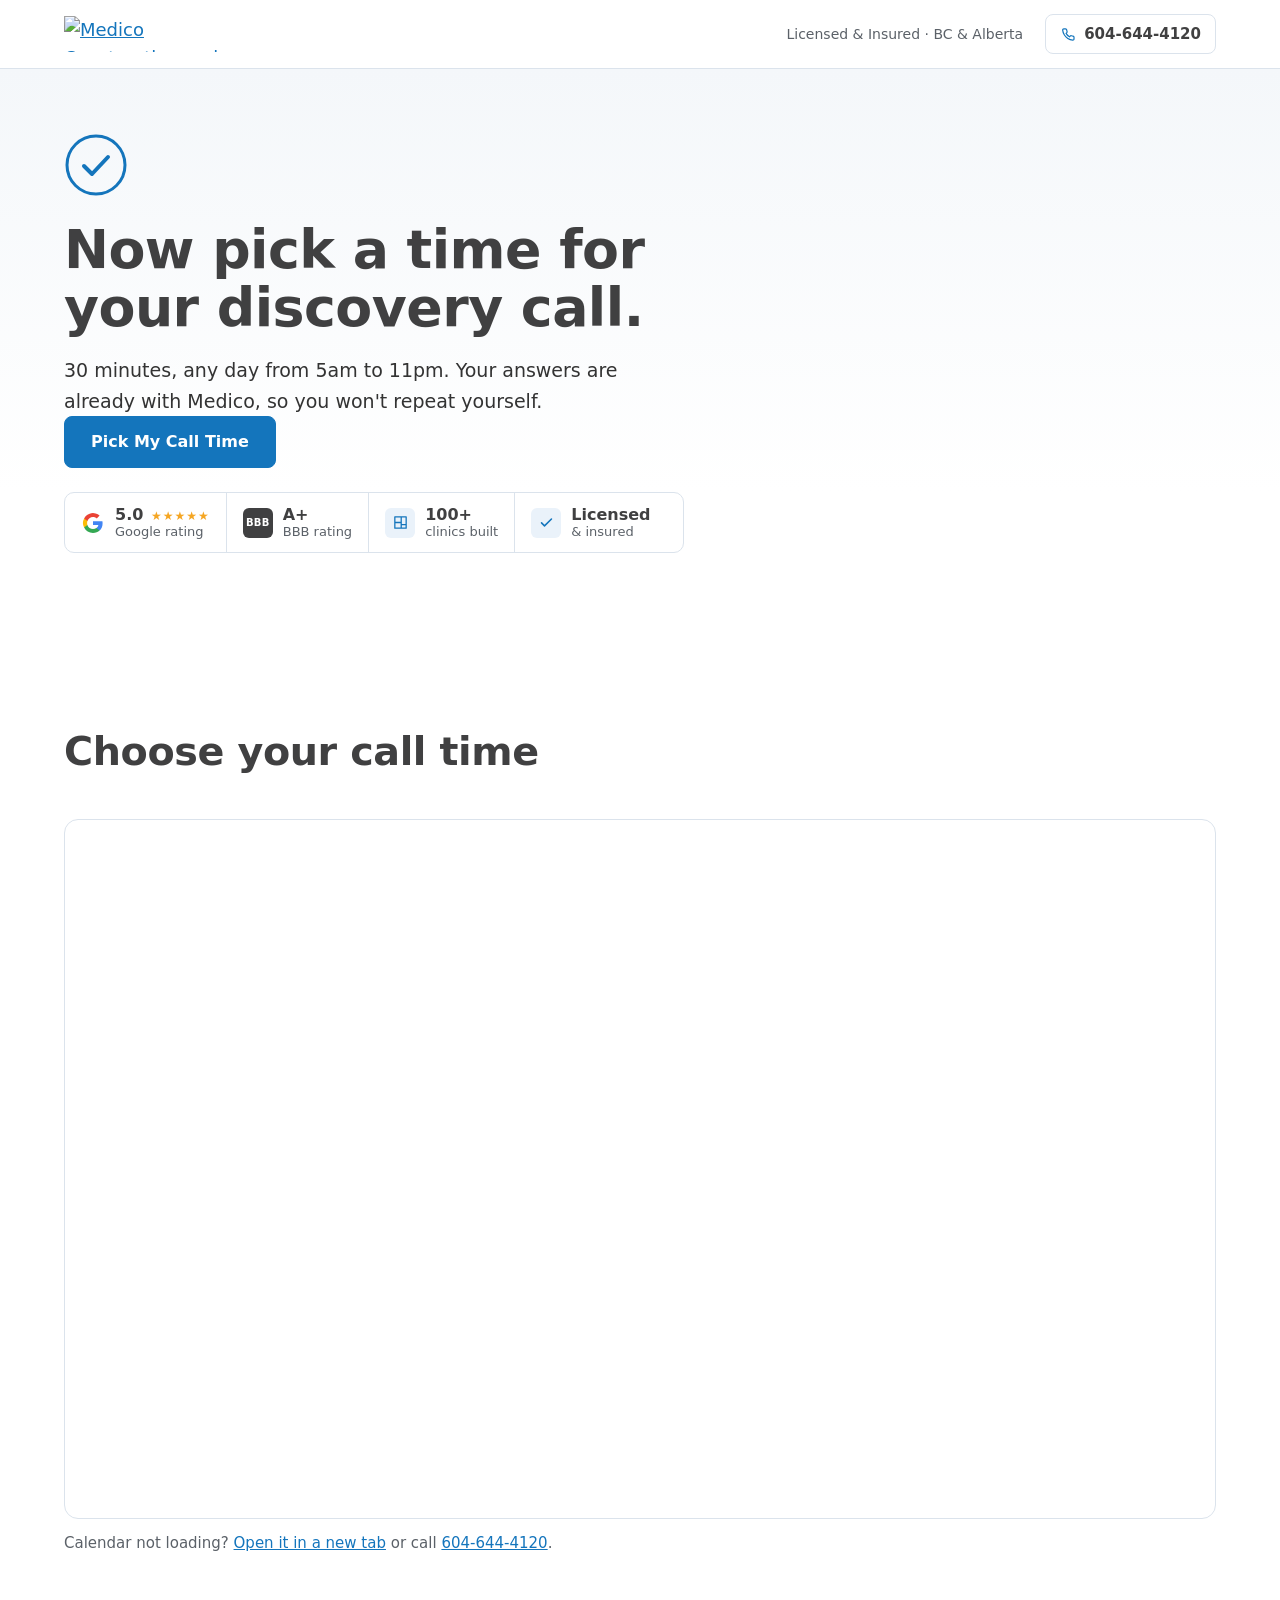
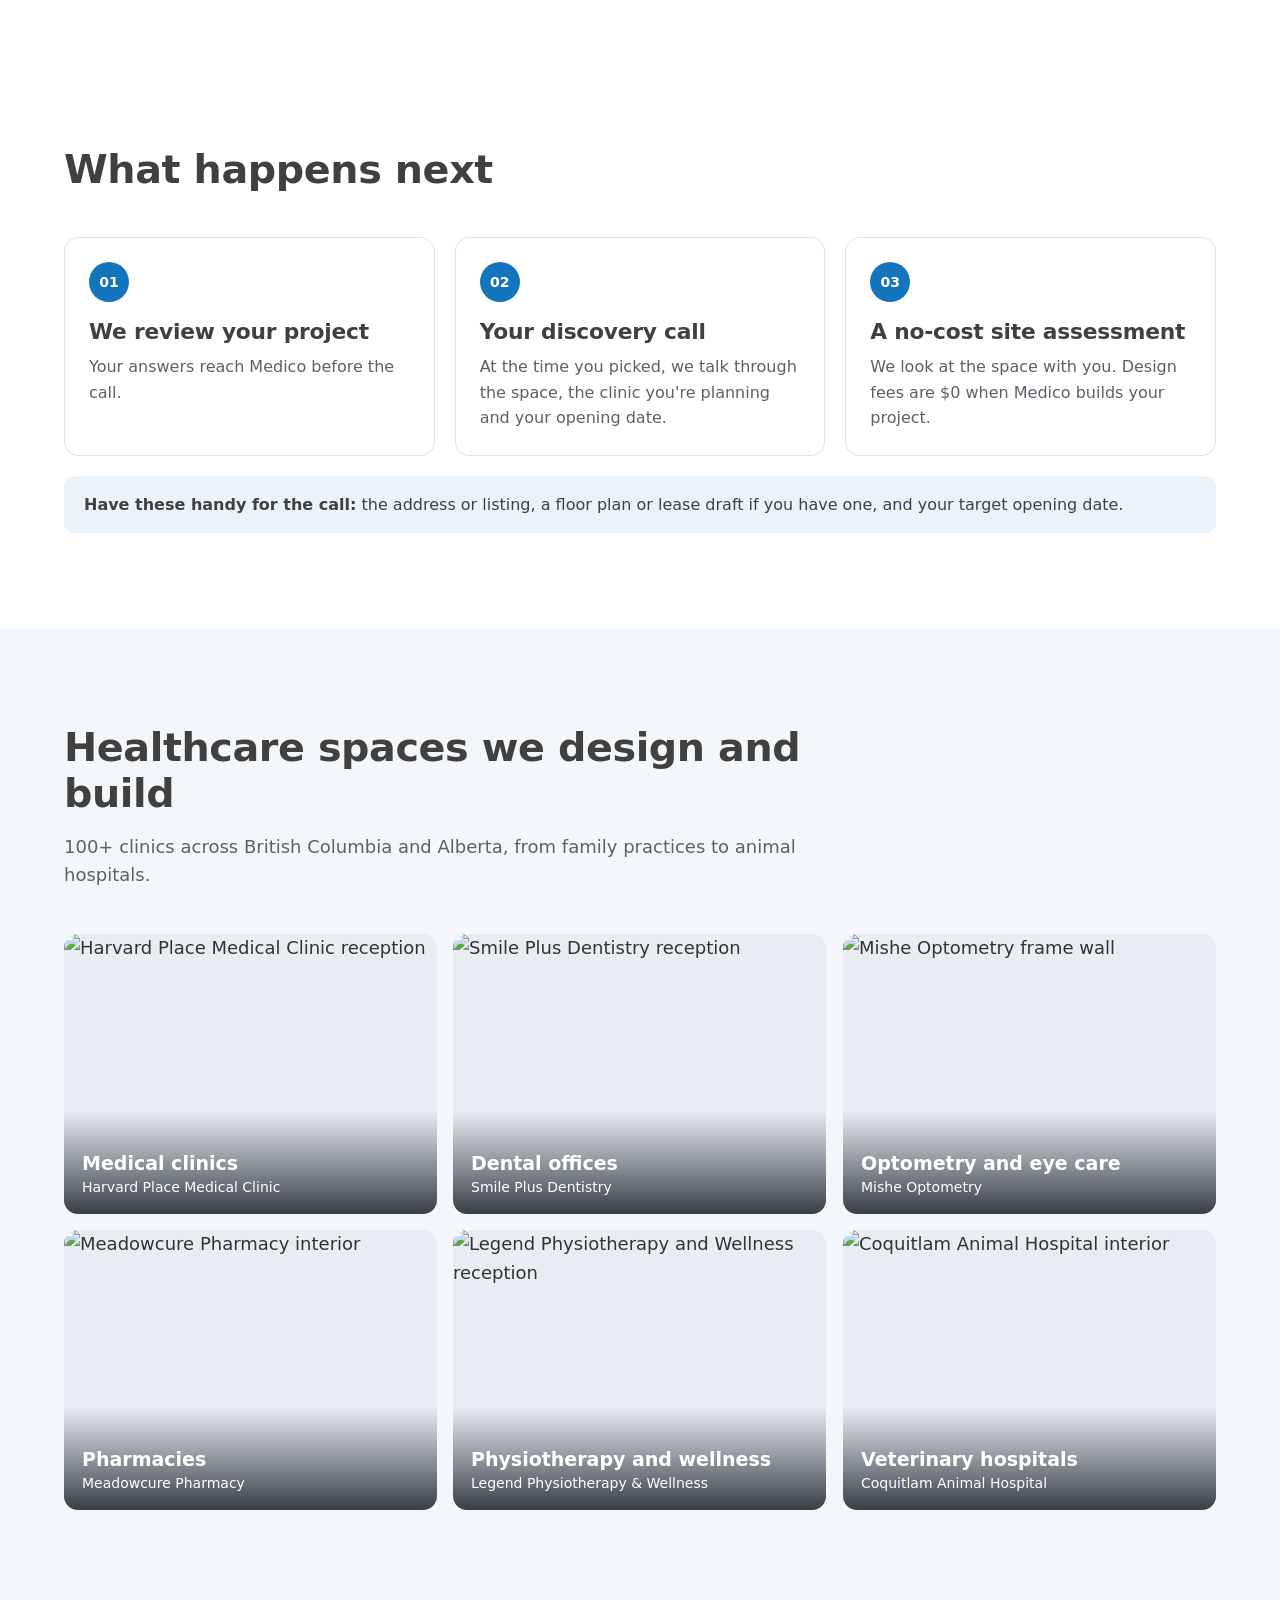
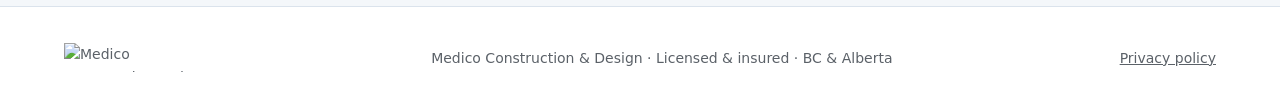
==== thank-you.html @ 1f6936b6 "v2: book-a-call flow (form, then calendar), preview safety switch, call section + FAQ Co-Authored-By" ====
<!doctype html>
<html lang="en-CA">
<head>
<meta charset="utf-8">
<!-- v2 safety switch: tags, pixels and the lead pipe run ONLY on build.medicoconstruction.com. Anywhere else (the GitHub preview) nothing is sent. -->
<script>window.LIVE=location.hostname==="build.medicoconstruction.com";if(!LIVE){window.fbq=function(){};window.clarity=function(){};}</script>
<meta name="viewport" content="width=device-width,initial-scale=1,viewport-fit=cover">
<title>Pick your call time | Medico Construction &amp; Design</title>
<meta name="robots" content="noindex">
<link rel="icon" href="assets/medico-favicon-192.png">
<link rel="preload" href="assets/fonts/montserrat-700.woff2" as="font" type="font/woff2" crossorigin>
<link rel="stylesheet" href="styles.css">
<link rel="stylesheet" href="https://assets.calendly.com/assets/external/widget.css">
<style>
.ty{padding:64px 0 80px;background:linear-gradient(180deg,var(--tint),#fff 75%)}
.ty .grid{display:grid;grid-template-columns:minmax(0,1.15fr) minmax(0,.85fr);gap:56px;align-items:start}
.ty .done{display:block;width:64px;height:64px;margin-bottom:24px}
.ty .done circle{fill:none;stroke:var(--blue);stroke-width:3;stroke-dasharray:190;stroke-dashoffset:0}
.ty .done path{fill:none;stroke:var(--blue);stroke-width:4;stroke-linecap:round;stroke-linejoin:round;stroke-dasharray:50;stroke-dashoffset:0}
.anim .ty .done circle{stroke-dashoffset:190;transition:stroke-dashoffset .9s var(--xo) .15s}
.anim .ty .done path{stroke-dashoffset:50;transition:stroke-dashoffset .5s var(--xo) .85s}
.anim.loaded .ty .done circle,.anim.loaded .ty .done path{stroke-dashoffset:0}
.ty h1{max-width:18ch}
.ty .lead{margin-top:18px;font-size:19px;max-width:52ch}
.preview{display:inline-block;margin-bottom:18px;padding:8px 12px;border-radius:8px;background:#fff4e5;border:1px solid #f3d19c;font-size:14px;color:#6b4a12}
.mine{padding:24px}
.mine h2{font-size:20px;margin-bottom:14px}
.mine dl{margin:0;display:grid;grid-template-columns:auto 1fr;gap:10px 18px;font-size:16px}
.mine dt{color:var(--muted)}.mine dd{margin:0;color:var(--ink);font-family:var(--h);font-weight:700}
.mine .call{margin-top:20px;padding-top:16px;border-top:1px solid var(--line);font-size:15px;color:var(--muted)}
.mine .call a{font:700 16px var(--h);text-decoration:none}
.next3{list-style:none;margin:0;padding:0;display:grid;grid-template-columns:repeat(3,1fr);gap:20px;counter-reset:n}
.next3 li{padding:24px;border:1px solid var(--line);border-radius:var(--radius-l);background:#fff}
.next3 li::before{counter-increment:n;content:"0" counter(n);display:grid;place-items:center;width:40px;height:40px;border-radius:50%;background:var(--blue);color:#fff;font:700 14px var(--h);margin-bottom:16px}
.ready{margin-top:20px;padding:16px 20px;border-radius:var(--radius);background:var(--blue-t);font-size:16px;color:var(--ink)}
.ready b{font-family:var(--h)}
.next3 h3{margin-bottom:8px}.next3 p{font-size:16px;color:var(--muted)}
.types{display:grid;grid-template-columns:repeat(3,1fr);gap:16px;perspective:1400px}
.type{position:relative;border-radius:var(--radius-l);overflow:hidden;background:#e7edf3;aspect-ratio:4/3;transform:perspective(1000px) rotateX(var(--rx,0deg)) rotateY(var(--ry,0deg));transition:transform .35s var(--xo)}
.type img{width:100%;height:100%;object-fit:cover;transition:transform .5s ease}
.type:hover img{transform:scale(1.03)}
.type figcaption{position:absolute;left:0;right:0;bottom:0;padding:40px 18px 16px;color:#fff;background:linear-gradient(transparent,rgba(18,24,32,.82));font-size:14px}
.type figcaption b{display:block;font:700 19px/1.3 var(--h)}
.type .yours{position:absolute;top:14px;left:14px;padding:6px 10px;border-radius:6px;background:var(--blue);color:#fff;font:700 12px/1 var(--h);letter-spacing:.06em}
.type.is-yours{outline:3px solid var(--blue);outline-offset:3px}
@media (max-width:1080px){.ty .grid{grid-template-columns:1fr;gap:32px}.types{grid-template-columns:1fr 1fr}}
@media (max-width:720px){.ty{padding:36px 0 56px}.next3,.types{grid-template-columns:1fr}.type{aspect-ratio:16/10}}
</style>
<!-- GA4 G-HSJ06CG134 (ZippyScale-owned property "Medico - build.medicoconstruction.com"). Page views only; the lead event fires on the form page. -->
<script>if(LIVE){var s=document.createElement("script");s.async=1;s.src="https://www.googletagmanager.com/gtag/js?id=G-HSJ06CG134";document.head.appendChild(s);}</script>
<script>window.dataLayer=window.dataLayer||[];function gtag(){dataLayer.push(arguments);}gtag("js",new Date());gtag("config","G-HSJ06CG134");</script>
<!-- 14 Oct: Google Ads backstop. The form page fires the conversion before redirecting; if that hit was cut off, this
     re-sends it with the SAME transaction_id, so Google counts the lead once either way. Only for a lead the backend
     accepted (gads_tid is set after success, never for junk), and only once per tab. -->
<script>if(LIVE){var s=document.createElement("script");s.async=1;s.src="https://www.googletagmanager.com/gtag/js?id=GT-NCTZ3T2L";document.head.appendChild(s);}</script>
<script>gtag("config","GT-NCTZ3T2L");
(function () { try { var d = JSON.parse(sessionStorage.getItem("medico_thanks") || "{}");
  if (d.gads_tid && sessionStorage.getItem("medico_gads_fired") !== d.gads_tid) {
    gtag("event", "conversion", { send_to: "AW-716871487/0XCcCLGxyIsdEL-u6tUC", transaction_id: d.gads_tid });
    sessionStorage.setItem("medico_gads_fired", d.gads_tid); } } catch (e) {} })();</script>
<!-- Microsoft Clarity yqdd3hg3fm: recordings + heatmaps. Sessions tagged by channel; "lead" event on a successful send. -->
<script>if(LIVE)(function(c,l,a,r,i,t,y){c[a]=c[a]||function(){(c[a].q=c[a].q||[]).push(arguments)};t=l.createElement(r);t.async=1;t.src="https://www.clarity.ms/tag/"+i;y=l.getElementsByTagName(r)[0];y.parentNode.insertBefore(t,y);})(window,document,"clarity","script","yqdd3hg3fm");</script>
</head>
<body>
<svg width="0" height="0" style="position:absolute" aria-hidden="true">
  <symbol id="i-phone" viewBox="0 0 24 24"><path fill="none" stroke="currentColor" stroke-width="1.8" stroke-linecap="round" stroke-linejoin="round" d="M21 16.9v2.6a1.7 1.7 0 0 1-1.9 1.7 17 17 0 0 1-7.4-2.6 16.7 16.7 0 0 1-5.1-5.1 17 17 0 0 1-2.6-7.4A1.7 1.7 0 0 1 5.7 4.3h2.6a1.7 1.7 0 0 1 1.7 1.5c.1.8.3 1.6.6 2.4a1.7 1.7 0 0 1-.4 1.8L9.1 11.1a13.6 13.6 0 0 0 5.1 5.1l1.1-1.1a1.7 1.7 0 0 1 1.8-.4c.8.3 1.6.5 2.4.6a1.7 1.7 0 0 1 1.5 1.7z"/></symbol>
  <symbol id="i-check" viewBox="0 0 24 24"><path fill="none" stroke="currentColor" stroke-width="2.2" stroke-linecap="round" stroke-linejoin="round" d="M5 12.5l4.2 4.2L19 7"/></symbol>
  <symbol id="i-plan" viewBox="0 0 24 24"><path fill="none" stroke="currentColor" stroke-width="1.8" stroke-linejoin="round" d="M4 4h16v16H4zM4 12h9M13 4v16M13 15h7"/></symbol>
  <symbol id="i-g" viewBox="0 0 24 24"><path d="M21.6 12.2c0-.7-.1-1.4-.2-2H12v3.9h5.4a4.6 4.6 0 0 1-2 3v2.5h3.2c1.9-1.7 3-4.3 3-7.4z" fill="#4285F4"/><path d="M12 22c2.7 0 5-.9 6.6-2.4l-3.2-2.5c-.9.6-2 1-3.4 1-2.6 0-4.8-1.7-5.6-4.1H3.1v2.6A10 10 0 0 0 12 22z" fill="#34A853"/><path d="M6.4 14c-.2-.6-.3-1.3-.3-2s.1-1.4.3-2V7.4H3.1a10 10 0 0 0 0 9.2L6.4 14z" fill="#FBBC05"/><path d="M12 5.9c1.5 0 2.8.5 3.8 1.5l2.8-2.8A10 10 0 0 0 3.1 7.4L6.4 10c.8-2.4 3-4.1 5.6-4.1z" fill="#EA4335"/></symbol>
</svg>

<header class="top">
  <div class="wrap">
    <a class="logo" href="index.html" aria-label="Medico Construction and Design"><img src="assets/medico-logo.svg" width="273" height="57" alt="Medico Construction and Design"></a>
    <div class="right">
      <span class="lic">Licensed &amp; Insured · BC &amp; Alberta</span>
      <a class="phone" href="tel:+16046444120" aria-label="Call Medico at 604-644-4120"><svg><use href="#i-phone"/></svg><span>604-644-4120</span></a>
    </div>
  </div>
</header>

<main>
<section class="ty">
  <div class="wrap grid">
    <div>
      <p class="preview" id="preview" hidden>Preview copy (v2): nothing was sent to Medico.</p>
      <svg class="done" viewBox="0 0 64 64" aria-hidden="true"><circle cx="32" cy="32" r="29"/><path d="M20 33l8 8 16-17"/></svg>
      <h1 data-in="1" id="tyh">Now pick a time for your discovery call.</h1>
      <p class="lead" data-in="2" id="tyl">30 minutes, any day from 5am to 11pm. Your answers are already with Medico, so you won't repeat yourself.</p>
      <a class="btn" href="#book" data-in="3">Pick My Call Time</a>
      <ul class="proof" data-in="3" aria-label="Ratings and credentials">
        <li><svg class="g"><use href="#i-g"/></svg><span><b>5.0 <i aria-hidden="true">★★★★★</i></b>Google rating</span></li>
        <li><span class="bbb" aria-hidden="true">BBB</span><span><b>A+</b>BBB rating</span></li>
        <li><span class="ic"><svg><use href="#i-plan"/></svg></span><span><b>100+</b>clinics built</span></li>
        <li><span class="ic"><svg><use href="#i-check"/></svg></span><span><b>Licensed</b>&amp; insured</span></li>
      </ul>
    </div>
    <aside class="card mine" data-in="4" id="mine" hidden>
      <h2>Your project</h2>
      <dl id="mine-dl"></dl>
      <p class="call">Prefer to talk now? <a href="tel:+16046444120">604-644-4120</a></p>
    </aside>
  </div>
</section>

<section class="sec" id="book">
  <div class="wrap">
    <div class="head"><h2>Choose your call time</h2></div>
    <div class="calbox" id="cal"></div>
    <p class="calfall">Calendar not loading? <a id="calurl" href="https://calendly.com/medicoconstruction/30min" target="_blank" rel="noopener">Open it in a new tab</a> or call <a href="tel:+16046444120">604-644-4120</a>.</p>
  </div>
</section>

<section class="sec">
  <div class="wrap">
    <div class="head"><h2>What happens next</h2></div>
    <ol class="next3" data-anim="rise">
      <li><h3>We review your project</h3><p>Your answers reach Medico before the call.</p></li>
      <li><h3>Your discovery call</h3><p>At the time you picked, we talk through the space, the clinic you're planning and your opening date.</p></li>
      <li><h3>A no-cost site assessment</h3><p>We look at the space with you. Design fees are $0 when Medico builds your project.</p></li>
    </ol>
    <div class="ready"><b>Have these handy for the call:</b> the address or listing, a floor plan or lease draft if you have one, and your target opening date.</div>
  </div>
</section>

<section class="sec tint">
  <div class="wrap">
    <div class="head">
      <h2>Healthcare spaces we design and build</h2>
      <p>100+ clinics across British Columbia and Alberta, from family practices to animal hospitals.</p>
    </div>
    <div class="types" id="types" data-anim="clip">
      <figure class="type" data-type="medical"><img src="assets/img/exp-1.webp" width="900" height="600" loading="lazy" decoding="async" alt="Harvard Place Medical Clinic reception"><figcaption><b>Medical clinics</b>Harvard Place Medical Clinic</figcaption></figure>
      <figure class="type" data-type="dental"><img src="assets/img/pf-5.webp" width="800" height="600" loading="lazy" decoding="async" alt="Smile Plus Dentistry reception"><figcaption><b>Dental offices</b>Smile Plus Dentistry</figcaption></figure>
      <figure class="type" data-type="optometry"><img src="assets/img/t-mishe.webp" width="700" height="525" loading="lazy" decoding="async" alt="Mishe Optometry frame wall"><figcaption><b>Optometry and eye care</b>Mishe Optometry</figcaption></figure>
      <figure class="type" data-type="pharmacy"><img src="assets/img/ty-pharmacy.webp" width="700" height="525" loading="lazy" decoding="async" alt="Meadowcure Pharmacy interior"><figcaption><b>Pharmacies</b>Meadowcure Pharmacy</figcaption></figure>
      <figure class="type" data-type="physio"><img src="assets/img/pf-4.webp" width="800" height="533" loading="lazy" decoding="async" alt="Legend Physiotherapy and Wellness reception"><figcaption><b>Physiotherapy and wellness</b>Legend Physiotherapy &amp; Wellness</figcaption></figure>
      <figure class="type" data-type="vet"><img src="assets/img/pf-6.webp" width="800" height="533" loading="lazy" decoding="async" alt="Coquitlam Animal Hospital interior"><figcaption><b>Veterinary hospitals</b>Coquitlam Animal Hospital</figcaption></figure>
    </div>
  </div>
</section>
</main>

<footer class="foot">
  <div class="wrap">
    <img src="assets/medico-logo.svg" width="273" height="57" alt="Medico Construction and Design">
    <span>Medico Construction &amp; Design · Licensed &amp; insured · BC &amp; Alberta</span>
    <a href="privacy.html">Privacy policy</a>
  </div>
</footer>

<script>!function(f,b,e,v,n,t,s){if(f.fbq)return;n=f.fbq=function(){n.callMethod?n.callMethod.apply(n,arguments):n.queue.push(arguments)};if(!f._fbq)f._fbq=n;n.push=n;n.loaded=!0;n.version="2.0";n.queue=[];t=b.createElement(e);t.async=!0;t.src=v;s=b.getElementsByTagName(e)[0];s.parentNode.insertBefore(t,s)}(window,document,"script","https://connect.facebook.net/en_US/fbevents.js");
// Advanced matching: SHA-256 email/phone/name the form left (23 Oct), so Meta can tie the Lead to the ad click.
var medicoAm = {}; try { medicoAm = JSON.parse(sessionStorage.getItem("medico_thanks") || "{}").am || {}; } catch (e) {}
fbq("init","1088731400165523", medicoAm);fbq("track","PageView");
// Meta Lead, once per lead, same event_id as the landing page and the server event so Meta counts it once.
// The landing page can't be relied on: it navigates here before its own pixel request finishes (6 Oct audit).
(function () { try { var d = JSON.parse(sessionStorage.getItem("medico_thanks") || "{}");
  if (d.meta_eid && sessionStorage.getItem("medico_lead_fired") !== d.meta_eid) {
    fbq("track", "Lead", {}, { eventID: d.meta_eid }); sessionStorage.setItem("medico_lead_fired", d.meta_eid); } } catch (e) {} })();</script>
<script>
// Personalises from what the form left in sessionStorage. Nothing here is sent anywhere.
(function () {
  let d = {};
  try { d = JSON.parse(sessionStorage.getItem("medico_thanks") || "{}"); } catch (e) {}
  const esc = s => String(s).replace(/[&<>"]/g, c => ({ "&": "&amp;", "<": "&lt;", ">": "&gt;", '"': "&quot;" }[c]));
  if (d.name) document.getElementById("tyh").textContent = `Thanks, ${d.name}. Now pick a time for your discovery call.`;
  if (d.preview) document.getElementById("preview").hidden = false;
  const rows = [["Project", d.project_type], ["Clinic", d.clinic_type], ["Space", d.size], ["Opening", d.opening], ["Location", d.region]].filter(r => r[1]);
  if (rows.length) {
    document.getElementById("mine-dl").innerHTML = rows.map(([k, v]) => `<dt>${k}</dt><dd>${esc(v)}</dd>`).join("");
    document.getElementById("mine").hidden = false;
  }
  // Their own clinic type moves to the front of the grid and is marked.
  const map = { "Dental": "dental", "Optometry / Eye care": "optometry", "Pharmacy": "pharmacy", "Physiotherapy / Chiropractic": "physio",
    "Wellness / Naturopathy": "physio", "Veterinary": "vet", "Medical / Family Practice": "medical", "Specialist Clinic": "medical" };
  const key = map[d.clinic_type];
  const card = key && document.querySelector(`.type[data-type="${key}"]`);
  if (card) {
    card.classList.add("is-yours");
    card.insertAdjacentHTML("afterbegin", '<span class="yours">YOUR CLINIC TYPE</span>');
    card.parentNode.prepend(card);
  }
})();
</script>
<script src="motion.js" defer></script>
<!-- Booking calendar. Interim: Medico's existing Calendly. ponytail: swap BOOKING_URL (and this embed) to the cal.com event once it exists (5am-11pm, 7 days). -->
<script src="https://assets.calendly.com/assets/external/widget.js" async onload="medicoCal()"></script>
<script>
var BOOKING_URL = "https://calendly.com/medicoconstruction/30min";
function medicoCal() {
  var d = {}; try { d = JSON.parse(sessionStorage.getItem("medico_thanks") || "{}"); } catch (e) {}
  Calendly.initInlineWidget({ url: BOOKING_URL + "?hide_gdpr_banner=1", parentElement: document.getElementById("cal"),
    prefill: { name: d.full_name || "", email: d.email || "" } });
}
// Booked: say so, and count it (GA4 + Meta Schedule; both are switched off outside the live address).
window.addEventListener("message", function (e) {
  if (e.origin !== "https://calendly.com" || !e.data || e.data.event !== "calendly.event_scheduled") return;
  var d = {}; try { d = JSON.parse(sessionStorage.getItem("medico_thanks") || "{}"); } catch (x) {}
  document.getElementById("tyh").textContent = "You're booked" + (d.name ? ", " + d.name : "") + ".";
  document.getElementById("tyl").textContent = "The invite is in your inbox. We'll talk at the time you picked.";
  if (typeof gtag === "function") gtag("event", "book_call", { send_to: "G-HSJ06CG134" });
  if (typeof fbq === "function") fbq("track", "Schedule");
  if (typeof clarity === "function") clarity("event", "booked");
});
</script>
</body>
</html>
---- styles.css ----
/* Medico clinic landing page. One stylesheet, written whole (never edited by script).
   Spec: BRIEF.md. Brand: #1475bc blue, #404041 charcoal, Montserrat 700 + Open Sans 400 only. */

@font-face{font-family:"Montserrat";src:url(assets/fonts/montserrat-700.woff2) format("woff2");font-weight:700;font-display:swap}
@font-face{font-family:"Open Sans";src:url(assets/fonts/opensans-400.woff2) format("woff2");font-weight:400;font-display:swap}

:root{
  --blue:#1475bc; --blue-d:#0f5f9a; --blue-t:#eaf2fa;
  --ink:#404041; --text:#333; --muted:#5b6168; --line:#dbe3ec; --tint:#f4f7fa;
  --radius:10px; --radius-l:14px;
  --max:1200px; --pad:24px;
  --sec:96px;
  --h:"Montserrat",system-ui,-apple-system,"Segoe UI",sans-serif;
  --b:"Open Sans",system-ui,-apple-system,"Segoe UI",sans-serif;
  --shadow:0 1px 2px rgba(30,40,55,.06),0 8px 24px rgba(30,40,55,.07);
}
*,*::before,*::after{box-sizing:border-box}
html{-webkit-text-size-adjust:100%;scroll-behavior:smooth;scroll-padding-top:84px}
body{margin:0;background:#fff;color:var(--text);font:400 18px/1.6 var(--b);-webkit-font-smoothing:antialiased}
img{max-width:100%;display:block;height:auto}
figure{margin:0}
[hidden]{display:none!important}
a{color:var(--blue)}
h1,h2,h3{font-family:var(--h);font-weight:700;color:var(--ink);margin:0;letter-spacing:-.01em}
h1{font-size:clamp(34px,4.2vw,56px);line-height:1.08}
h2{font-size:clamp(28px,3.1vw,40px);line-height:1.15}
h3{font-size:clamp(19px,1.7vw,22px);line-height:1.3}
p{margin:0}
.wrap{max-width:var(--max);margin:0 auto;padding:0 var(--pad)}
.sec{padding:var(--sec) 0}
.sec.tint{background:var(--tint)}
.head{max-width:760px;margin-bottom:44px}
.head p{margin-top:16px;color:var(--muted);font-size:18px;max-width:66ch}
.eyebrow{font:700 13px/1.4 var(--h);letter-spacing:.12em;text-transform:uppercase;color:var(--blue);margin-bottom:16px}
.sr{position:absolute!important;width:1px;height:1px;overflow:hidden;clip:rect(0 0 0 0);white-space:nowrap}

/* Buttons: one primary style everywhere, secondary is the same shape outlined. */
.btn{display:inline-flex;align-items:center;justify-content:center;gap:10px;min-height:52px;padding:0 26px;border-radius:8px;
  background:var(--blue);color:#fff;border:1.5px solid var(--blue);font:700 16px/1 var(--h);text-decoration:none;cursor:pointer;
  transition:background .15s,border-color .15s,transform .15s}
.btn:hover{background:var(--blue-d);border-color:var(--blue-d)}
.btn:active{transform:translateY(1px)}
.btn.ghost{background:#fff;color:var(--blue)}
.btn.ghost:hover{background:var(--blue-t)}
.btn svg{width:18px;height:18px}
:focus-visible{outline:3px solid #7fb6e3;outline-offset:2px}

/* ---------- Header ---------- */
.top{position:sticky;top:0;z-index:40;background:#fff;border-bottom:1px solid var(--line)}
.top .wrap{display:flex;align-items:center;justify-content:space-between;height:68px}
.top .logo img{width:176px;height:auto}
.top .right{display:flex;align-items:center;gap:22px;font-size:14px;color:var(--muted)}
.top .phone{display:inline-flex;align-items:center;gap:8px;font:700 15px/1 var(--h);color:var(--ink);text-decoration:none;
  border:1px solid var(--line);border-radius:8px;padding:11px 14px}
.top .phone svg{width:16px;height:16px;color:var(--blue)}
.top .phone:hover{border-color:var(--blue)}

/* ---------- Hero ---------- */
.hero{padding:56px 0 72px;background:linear-gradient(180deg,var(--tint),#fff 70%)}
.hero .grid{display:grid;grid-template-columns:minmax(0,1.22fr) minmax(0,.78fr);gap:48px;align-items:start}
.hero h1{max-width:18ch;font-size:clamp(34px,3.7vw,52px)}
.hero .lead{margin-top:20px;font-size:19px;max-width:54ch}
.offer{margin-top:24px;display:flex;gap:14px;align-items:flex-start;padding:16px 18px;border:1px solid #cfe0f0;
  background:var(--blue-t);border-radius:var(--radius);max-width:560px}
.offer svg{flex:none;width:22px;height:22px;color:var(--blue);margin-top:3px}
.offer p{font-size:17px}
.offer b{font:700 17px/1.5 var(--h);color:var(--ink)}
.proof{display:grid;grid-template-columns:repeat(4,auto);justify-content:start;gap:0;margin:24px 0 0;padding:0;list-style:none;
  background:#fff;border:1px solid var(--line);border-radius:var(--radius);max-width:620px}
.proof li{display:flex;align-items:center;gap:10px;padding:12px 16px;border-left:1px solid var(--line);font-size:13px;line-height:1.25;color:var(--muted)}
.proof li:first-child{border-left:0}
.proof b{display:block;font:700 16px/1.2 var(--h);color:var(--ink)}
.proof b i{font-style:normal;color:#f5a623;font-size:12px;letter-spacing:1px;margin-left:2px}
.proof svg.g{width:24px;height:24px;flex:none}
.proof .bbb{flex:none;display:grid;place-items:center;width:30px;height:30px;border-radius:6px;background:var(--ink);color:#fff;font:700 10px/1 var(--h);letter-spacing:.02em}
.proof .ic{flex:none;display:grid;place-items:center;width:30px;height:30px;border-radius:6px;background:var(--blue-t);color:var(--blue)}
.proof .ic svg{width:17px;height:17px}
/* Desktop: the photo is a full-width band across the top of the hero; the form column starts inside
   it and overlaps its lower edge. Below 1080px everything stacks in source order (text, form, photo). */
.hero .grid{grid-template-rows:auto auto;row-gap:40px}
/* The form overlaps only the bottom 64px of the photo, so the photo's subject is never covered. */
.hero{--band:clamp(220px,min(24vw,34vh),330px)}
/* 30 Oct (Dal, 23 Oct meeting: "move the form to the top"): photo sits in the text column only, so the form starts at the top of the hero. */
.band{grid-column:1;grid-row:1;perspective:1400px}
.hero .grid>div:first-child{grid-row:2;grid-column:1}
.formcol{grid-row:1/3;grid-column:2;align-self:start;position:relative;z-index:2}
.shot{position:relative;border-radius:var(--radius-l);overflow:hidden;height:var(--band);background:#e7edf3;box-shadow:0 18px 40px rgba(30,40,55,.16);transform-origin:50% 100%}
.nearq{margin:22px 0 0;max-width:560px;font-size:15px;color:var(--ink)}
.nearq blockquote{margin:0;line-height:1.5}
.nearq figcaption{margin-top:4px;font-size:13px;color:var(--muted)}
.shot img{width:100%;height:100%;object-fit:cover}
.shot figcaption{position:absolute;left:0;right:0;bottom:0;padding:28px 18px 14px;color:#fff;font-size:14px;
  background:linear-gradient(transparent,rgba(20,26,34,.72))}
.shot figcaption b{font:700 14px/1 var(--h)}

/* ---------- Form ---------- */
.card{background:#fff;border:1px solid var(--line);border-radius:16px;box-shadow:var(--shadow);padding:28px}
.formcard{position:relative}
.f-top{display:flex;justify-content:space-between;align-items:baseline;gap:12px}
.f-title{font:700 20px/1.3 var(--h);color:var(--ink)}
.f-count{font-size:14px;color:var(--muted);white-space:nowrap}
.f-bar{height:5px;background:var(--line);border-radius:5px;margin:14px 0 22px;overflow:hidden}
.f-bar i{display:block;height:100%;width:0;background:var(--blue);border-radius:5px;transition:width .35s ease}
.step{border:0;margin:0;padding:0;min-width:0}
.step[hidden]{display:none}
.step legend{font:700 22px/1.3 var(--h);color:var(--ink);padding:0;margin-bottom:16px}
.opts{display:grid;gap:10px}
.opts.two{grid-template-columns:1fr 1fr}
.opts.two .opt:last-child:nth-child(odd){grid-column:1/-1}
.opt{position:relative;display:flex;align-items:center;gap:12px;min-height:54px;padding:12px 16px;border:1.5px solid var(--line);
  border-radius:var(--radius);cursor:pointer;font-size:16px;line-height:1.3;color:var(--ink);background:#fff;transition:border-color .15s,background .15s}
.opt:hover{border-color:#9cc2e3}
.opt input{position:absolute;opacity:0;pointer-events:none}
.opt .tick{flex:none;width:20px;height:20px;border-radius:50%;border:1.5px solid #9aa6b2;display:grid;place-items:center;transition:all .15s}
.opt .tick::after{content:"";width:10px;height:10px;border-radius:50%;background:#fff;transform:scale(0);transition:transform .15s}
.opt:has(input:checked){border-color:var(--blue);background:var(--blue-t)}
.opt:has(input:checked) .tick{border-color:var(--blue);background:var(--blue)}
.opt:has(input:checked) .tick::after{transform:scale(1)}
.opt:has(input:focus-visible){outline:3px solid #7fb6e3;outline-offset:2px}
.f-nav{display:flex;align-items:center;justify-content:space-between;gap:12px;margin-top:20px}
.f-back{background:none;border:0;color:var(--muted);font:400 15px var(--b);cursor:pointer;padding:12px 4px;min-height:48px}
.f-back:hover{color:var(--ink)}
.f-nav .btn{flex:1;max-width:none}
.f-nav .f-back[hidden]+.btn{flex:1}
.fields{display:grid;grid-template-columns:1fr 1fr;gap:12px}
.fields .full{grid-column:1/-1}
.field label{display:block;font-size:14px;color:var(--ink);margin-bottom:6px}
.field label.opt{display:flex;margin-bottom:0}
.callnote{margin:-6px 0 16px;font-size:14px;color:var(--muted)}
.notes summary{cursor:pointer;font-size:14px;color:var(--blue);min-height:40px;display:flex;align-items:center;list-style:none}
.notes summary::-webkit-details-marker{display:none}
.notes summary span{color:var(--muted);margin-left:4px}
.notes textarea{margin-top:6px}
.field label span{color:var(--muted)}
.field input,.field textarea{width:100%;min-height:48px;padding:12px 14px;border:1.5px solid var(--line);border-radius:8px;
  font:400 16px/1.4 var(--b);color:var(--text);background:#fff}
.field textarea{min-height:84px;resize:vertical}
.field input:focus,.field textarea:focus{border-color:var(--blue);outline:none;box-shadow:0 0 0 3px rgba(20,117,188,.15)}
.field .err{display:none;font-size:13px;color:#b42318;margin-top:5px}
.field.bad input{border-color:#d0463b}
.field.bad .err{display:block}
.step-err{display:none;font-size:14px;color:#b42318;margin-top:10px}
.step.bad .step-err{display:block}
.note{margin-top:12px;padding:10px 12px;border-radius:8px;background:var(--blue-t);font-size:14px;color:var(--ink)}
.role .lab{display:block;font-size:14px;color:var(--ink);margin-bottom:6px}
.opts.chips{grid-template-columns:1fr 1fr;gap:8px}
.opts.chips .opt{min-height:48px;padding:10px 12px;font-size:14px;gap:10px}
.opts.chips .tick{width:18px;height:18px}
.field.role.bad .opt{border-color:#e7a29c}
.micro{font-size:14px;color:var(--muted);margin-top:14px}
.f-foot{display:flex;justify-content:space-between;align-items:center;gap:12px;margin-top:18px;padding-top:14px;border-top:1px solid var(--line);font-size:13px;color:var(--muted)}
.f-foot a{color:var(--muted)}
.f-msg{margin-top:12px;font-size:14px;color:#b42318}
.thanks h3{margin-bottom:10px}
@media (prefers-reduced-motion:no-preference){.step.in{animation:stepIn .28s ease}}
@keyframes stepIn{from{opacity:0;transform:translateY(6px)}to{opacity:1;transform:none}}

/* ---------- Trust ---------- */
.trust .top-row{display:flex;justify-content:space-between;align-items:flex-end;gap:32px;margin-bottom:40px}
.trust .top-row .head{margin-bottom:0}
.ratings{display:flex;gap:12px;flex-wrap:wrap}
.rating{display:flex;align-items:center;gap:10px;padding:12px 16px;border:1px solid var(--line);border-radius:var(--radius);background:#fff;white-space:nowrap}
.rating .n{font:700 20px/1 var(--h);color:var(--ink)}
.rating .s{color:#f5a623;letter-spacing:1px;font-size:15px}
.rating small{font-size:13px;color:var(--muted)}
.rating svg{width:20px;height:20px}
.quotes{display:grid;grid-template-columns:repeat(3,1fr);gap:20px}
.quote{display:flex;flex-direction:column;border:1px solid var(--line);border-radius:var(--radius-l);overflow:hidden;background:#fff}
.quote img{aspect-ratio:16/9;object-fit:cover;width:100%}
.quote .body{padding:20px 22px 22px;display:flex;flex-direction:column;flex:1}
.quote p{font-size:17px;color:var(--ink);flex:1}
.quote .who{margin-top:16px;display:flex;align-items:center;gap:10px;font-size:14px;color:var(--muted)}
.quote .who b{display:block;font:700 15px/1.3 var(--h);color:var(--ink)}
.quote .who svg{flex:none;width:18px;height:18px}
.quote .gpanel{aspect-ratio:16/9;display:grid;place-content:center;justify-items:center;gap:6px;background:var(--ink);color:#fff}
.quote .gpanel svg{width:30px;height:30px;background:#fff;border-radius:50%;padding:4px}
.quote .gpanel .n{font:700 48px/1 var(--h)}
.quote .gpanel .s{color:#f5a623;font-size:20px;letter-spacing:3px}
.quote .gpanel small{font-size:13px;color:#c9ced4;letter-spacing:.04em}
.bar{display:grid;grid-template-columns:repeat(4,1fr);gap:0;margin-top:44px;border-top:1px solid var(--line);border-bottom:1px solid var(--line)}
.bar div{padding:22px 20px;border-left:1px solid var(--line)}
.bar div:first-child{border-left:0;padding-left:0}
.bar b{display:block;font:700 17px/1.3 var(--h);color:var(--ink)}
.bar span{display:block;margin-top:4px;font-size:15px;color:var(--muted);line-height:1.5}

/* ---------- Experience ---------- */
.exp .grid{display:grid;grid-template-columns:minmax(0,.9fr) minmax(0,1.1fr);gap:56px;align-items:start}
.exp .statrow{display:flex;align-items:flex-end;gap:18px;margin-top:32px;padding-top:24px;border-top:3px solid var(--blue);max-width:460px}
.exp .copy .stat{font:700 clamp(72px,8vw,104px)/.85 var(--h);color:var(--ink);letter-spacing:-.03em;margin:0}
.exp .copy .statl{font:700 17px/1.35 var(--h);color:var(--ink);margin:0 0 6px;max-width:14ch}
.exp .copy p{margin-top:18px;color:var(--muted);max-width:56ch}
.exp .copy .sectors{margin-top:18px;font-size:15px;color:var(--ink)}
.mosaic{display:grid;grid-template-columns:1.6fr 1fr;grid-template-rows:repeat(3,1fr);gap:12px;height:540px}
.mosaic figure{margin:0;position:relative;border-radius:var(--radius);overflow:hidden;background:#e7edf3}
.mosaic figure:first-child{grid-row:1/4}
.mosaic img{width:100%;height:100%;object-fit:cover}
.mosaic figcaption{position:absolute;left:10px;bottom:10px;background:rgba(255,255,255,.94);color:var(--ink);font-size:13px;padding:5px 9px;border-radius:6px}

/* ---------- Stage cards ---------- */
.stages{display:grid;grid-template-columns:repeat(3,1fr);gap:20px}
.stage{display:flex;flex-direction:column;background:#fff;border:1px solid var(--line);border-radius:var(--radius-l);padding:24px;transition:border-color .15s}
.stage:hover{border-color:#9cc2e3}
.stage .ill{height:176px;margin:-4px -4px 20px;display:grid;place-items:center;perspective:900px}
.stage .ill svg{width:100%;height:100%;transform-origin:50% 100%}
.lnk{display:inline-flex;align-items:center;gap:6px;min-height:44px;font:700 16px/1 var(--h);color:var(--blue);text-decoration:none}
.lnk span{transition:translate .2s var(--xo)}
.lnk:hover span{translate:4px 0}
.stage h3{margin-bottom:10px}
.stage p{font-size:16px;color:var(--muted);flex:1}
.stage .lnk{margin-top:14px;align-self:flex-start}

/* ---------- Healthcare is different ---------- */
.diff .grid{display:grid;grid-template-columns:minmax(0,1fr) minmax(0,1fr);gap:56px;align-items:center}
.plan{background:#fff;border:1px solid var(--line);border-radius:var(--radius-l);padding:18px}
.plan svg{width:100%;height:auto;display:block}
.reqs{list-style:none;margin:0;padding:0;counter-reset:r}
.reqs li{display:grid;grid-template-columns:36px 1fr;gap:14px;align-items:start;padding:14px 0;border-bottom:1px solid var(--line);font-size:17px;color:var(--ink)}
.reqs li:first-child{padding-top:0}
.reqs li::before{counter-increment:r;content:"0" counter(r);font:700 13px/1 var(--h);color:var(--blue);border:1.5px solid var(--blue);border-radius:6px;
  height:28px;display:grid;place-items:center}
.csa{margin-top:22px;padding:18px 20px;background:var(--blue-t);border-radius:var(--radius);font-size:15px;color:var(--ink)}
.csa b{font:700 15px/1.5 var(--h)}

/* ---------- Process ---------- */
.steps{list-style:none;margin:0;padding:0;display:grid;grid-template-columns:repeat(5,1fr);gap:24px;position:relative}
.steps::before{content:"";position:absolute;left:20px;right:calc((100% - 96px) / 5 - 20px);top:20px;height:2px;background:var(--blue)}
.steps li{position:relative}
.steps .n{display:block;width:40px;height:40px;border-radius:50%;background:var(--blue);color:#fff;font:700 14px/40px var(--h);text-align:center;margin-bottom:18px;
  box-shadow:0 0 0 6px var(--tint)}
.steps h3{font-size:19px;margin-bottom:8px}
.steps p{font-size:15px;color:var(--muted);line-height:1.55}
.onecall{margin-top:44px;padding-top:24px;border-top:1px solid var(--line);display:flex;justify-content:space-between;align-items:center;gap:24px;flex-wrap:wrap}
.onecall p{font-size:19px;color:var(--ink);max-width:62ch}
.onecall .txt p+p{margin-top:14px}

/* ---------- Portfolio ---------- */
.pf{display:grid;grid-template-columns:repeat(12,1fr);grid-auto-rows:250px;gap:14px}
.pf figure{margin:0;position:relative;border-radius:var(--radius);overflow:hidden;background:#fff;border:1px solid var(--line);display:flex;flex-direction:column}
.pf figure img{flex:1;min-height:0}
.pf figure:nth-child(1){grid-column:span 7;grid-row:span 2}
.pf figure:nth-child(2){grid-column:span 5}
.pf figure:nth-child(3){grid-column:span 5}
.pf figure:nth-child(4),.pf figure:nth-child(5),.pf figure:nth-child(6){grid-column:span 4;grid-row:span 1}
.pf img{width:100%;height:100%;object-fit:cover;transition:transform .5s ease}
.pf figure:hover img{transform:scale(1.03)}
.pf figcaption{flex:none;padding:10px 16px 12px;color:var(--muted);background:#fff;font-size:14px;line-height:1.35}
.pf figcaption b{display:block;font:700 15px/1.3 var(--h);color:var(--ink)}
.pf-cta{margin-top:28px}

/* ---------- Location ---------- */
.loc .grid{display:grid;grid-template-columns:minmax(0,1.15fr) minmax(0,.85fr);gap:48px;align-items:center}
.map{background:#fff;border:1px solid var(--line);border-radius:var(--radius-l);padding:20px}
.map svg{width:100%;height:auto;display:block}
.m-bc,.m-ab{stroke:#9fb3c8;stroke-width:1.2;stroke-linejoin:round}
.m-bc{fill:#dfeaf5}.m-ab{fill:#ecf2f8}
.m-prov{font:700 20px var(--h);letter-spacing:.2em;fill:#8093a6}
.m-lead{fill:none;stroke:var(--ink);stroke-width:2}
.m-halo{fill:rgba(20,117,188,.18)}.m-dot{fill:var(--blue);stroke:#fff;stroke-width:3}
.m-pin text{font:700 27px var(--h);fill:var(--ink);paint-order:stroke;stroke:#fff;stroke-width:7px;stroke-linejoin:round}
.offices{display:grid;gap:12px}
.office{display:grid;grid-template-columns:auto 1fr;gap:4px 14px;padding:16px 18px;border:1px solid var(--line);border-radius:var(--radius);background:#fff}
.office svg{grid-row:1/4;width:20px;height:20px;color:var(--blue);margin-top:2px}
.office b{font:700 16px/1.3 var(--h);color:var(--ink)}
.office span{font-size:15px;color:var(--muted);line-height:1.5}
.office a{font:700 15px/1.4 var(--h);text-decoration:none}
.area-q{margin-top:22px;display:flex;align-items:center;gap:16px;flex-wrap:wrap;font-size:17px;color:var(--ink)}

/* ---------- $0 design sheet ---------- */
.fee .grid{display:grid;grid-template-columns:minmax(0,.9fr) minmax(0,1.1fr);gap:56px;align-items:center}
.fee .head{margin-bottom:0}
.fee .head .btn{margin-top:28px}
.sheet{background:#fff;border:1px solid #c9d6e3;border-radius:var(--radius);box-shadow:var(--shadow);overflow:hidden;
  background-image:linear-gradient(rgba(20,117,188,.05) 1px,transparent 1px),linear-gradient(90deg,rgba(20,117,188,.05) 1px,transparent 1px);background-size:20px 20px}
.sheet-h{display:flex;justify-content:space-between;padding:14px 22px;border-bottom:1px solid #c9d6e3;font:700 12px/1 var(--h);letter-spacing:.14em;color:#6f8296;background:rgba(255,255,255,.85)}
.sheet ol{list-style:none;margin:0;padding:6px 22px;background:rgba(255,255,255,.85)}
.sheet li{display:flex;align-items:baseline;gap:12px;padding:15px 0;border-bottom:1px dashed #c9d6e3;font:700 14px/1.3 var(--h);letter-spacing:.06em;color:var(--ink);text-transform:uppercase}
.sheet li:last-child{border-bottom:0}
.sheet li i{font-style:normal;color:#8a9bb0;font-size:12px;width:22px}
.sheet li .dots{flex:1;border-bottom:1px dotted #b9c7d6;transform:translateY(-4px)}
.sheet li .v{color:var(--ink);font-size:17px;letter-spacing:0}
.sheet-tb{display:flex;justify-content:space-between;gap:12px;flex-wrap:wrap;padding:10px 22px;border-top:1px solid #c9d6e3;background:#fff;font:700 10px/1.4 var(--h);letter-spacing:.14em;color:#6f8296}
.sheet-t{display:flex;align-items:center;justify-content:space-between;gap:16px;padding:20px 22px;background:var(--ink);color:#fff;flex-wrap:wrap}
.sheet-t .big{font:700 40px/1 var(--h)}
.sheet-t .big small{font-size:15px;letter-spacing:.14em;margin-left:10px;vertical-align:middle}
.sheet-t .stamp{font:700 12px/1.2 var(--h);letter-spacing:.12em;border:1.5px solid rgba(255,255,255,.55);border-radius:6px;padding:9px 12px}
.foot-note{margin-top:14px;font-size:14px;color:var(--muted)}

/* ---------- FAQ ---------- */
.faq .grid{display:grid;grid-template-columns:minmax(0,.7fr) minmax(0,1.3fr);gap:56px}
.faq details{border-bottom:1px solid var(--line)}
.faq details:first-child{border-top:1px solid var(--line)}
.faq summary{list-style:none;display:flex;justify-content:space-between;align-items:center;gap:16px;min-height:64px;padding:16px 0;cursor:pointer;
  font:700 18px/1.35 var(--h);color:var(--ink)}
.faq summary::-webkit-details-marker{display:none}
.faq summary::after{content:"";flex:none;width:11px;height:11px;margin:0 4px 5px 0;border-right:2px solid var(--blue);border-bottom:2px solid var(--blue);transform:rotate(45deg);transform-origin:60% 60%;transition:transform .25s var(--xo)}
.faq details[open] summary::after{transform:rotate(225deg)}
.faq details p{padding:0 0 20px;color:var(--muted);font-size:17px;max-width:66ch}

/* ---------- Final CTA ---------- */
.final{background:var(--ink);color:#fff;padding:88px 0}
.final .grid{display:grid;grid-template-columns:minmax(0,1.1fr) minmax(0,.9fr);gap:56px;align-items:center}
.final h2{color:#fff}
.final p{margin-top:16px;color:#d5d9de;max-width:52ch}
.final .small{font-size:15px;color:#b9c0c7;margin-top:10px}
.final .acts{margin-top:28px;display:flex;align-items:center;gap:20px;flex-wrap:wrap}
.final .acts a.tel{color:#fff;font-size:16px}
.final .trustline{margin-top:28px;font-size:14px;color:#b9c0c7}
.final .pic{border-radius:var(--radius-l);overflow:hidden;aspect-ratio:4/3}
.final .pic img{width:100%;height:100%;object-fit:cover}

/* ---------- Footer ---------- */
.foot{padding:36px 0;font-size:14px;color:var(--muted);border-top:1px solid var(--line)}
.foot .wrap{display:flex;justify-content:space-between;align-items:center;gap:20px;flex-wrap:wrap}
.foot img{width:140px}
.foot a{color:var(--muted)}

/* ---------- Sticky mobile CTA ---------- */
.stick{display:none}

/* ---------- Tablet ---------- */
@media (max-width:1080px){
  :root{--sec:80px}
  .hero .grid,.exp .grid,.diff .grid,.loc .grid,.fee .grid,.faq .grid,.final .grid{grid-template-columns:1fr;gap:40px}
  .formcard{position:static}
  .band,.formcol,.hero .grid>div:first-child{grid-row:auto;grid-column:auto}
  .formcol{margin-top:0}
  /* Tablet + phone: form straight after the headline: the text column's children join the grid so the form can sit between them. */
  .hero .grid>div:first-child{display:contents}
  .hero .eyebrow{order:1}.hero h1{order:2}.formcol{order:3}.offer{order:4}.proof{order:5}.nearq{order:6}.band{order:7}
  .hero .grid{gap:0}
  .hero .formcol{margin-top:22px}.hero .band{margin-top:32px}
  .hero h1{max-width:20ch}
  .mosaic{height:440px}
  .steps{grid-template-columns:1fr;gap:0}
  .steps::before{left:19px;right:auto;top:20px;bottom:20px;width:2px;height:auto}
  .steps li{display:grid;grid-template-columns:40px 1fr;column-gap:18px;padding-bottom:26px}
  .steps .n{grid-row:1/3;margin:0}
  .trust .top-row{flex-direction:column;align-items:flex-start}
  .final .pic{display:none}
}

/* ---------- Mobile ---------- */
@media (max-width:720px){
  :root{--sec:64px;--pad:18px}
  body{font-size:17px}
  .top .wrap{height:60px}
  .top .logo img{width:140px}
  .top .right .lic{display:none}
  .top .phone span{display:none}
  .top .phone{width:48px;height:48px;justify-content:center;padding:0}
  .top .phone svg{width:20px;height:20px}
  .hero{padding:28px 0 48px}
  .hero .lead{font-size:17px}
  .hero .grid{gap:0}
  .hero .formcol{margin-top:18px}.hero .band{margin-top:28px}
  .shot{height:220px}
  /* First screen on a phone must reach the first form answer: the lead line goes. */
  .hero .lead{display:none}
  .eyebrow{font-size:11px;margin-bottom:10px}
  .hero h1{font-size:30px}
  .offer{margin-top:14px;padding:10px 12px}
  .offer p,.offer b{font-size:15px}
  .offer svg{display:none}
  .proof{grid-template-columns:1fr 1fr;max-width:none;margin-top:12px}
  .proof li{padding:7px 10px;gap:8px;font-size:13px}
  .proof li:nth-child(3){border-left:0}
  .proof li:nth-child(n+3){border-top:1px solid var(--line)}
  .proof svg.g{width:20px;height:20px}
  .proof .bbb,.proof .ic{width:26px;height:26px}
  .proof b{font-size:15px}
  .proof b i{display:none}
  .f-nav{flex-direction:column;align-items:stretch;gap:4px}
  .f-back{align-self:flex-start;min-height:44px;padding:10px 0}
  .nearq{display:none}
  .formcard .f-top{gap:6px}
  .step legend{font-size:19px;margin-bottom:12px}
  .opt{min-height:50px;padding:10px 14px}
  .stage{display:grid;grid-template-columns:96px 1fr;column-gap:14px;padding:16px}
  .stage .ill{grid-row:1/4;height:96px;margin:0}
  .stage h3{margin-bottom:4px}
  .stage p{font-size:15px}
  .stage .lnk{margin-top:6px}
  .exp .statrow{max-width:none}
  .shot-m{display:block}
  .card{padding:20px}
  .opts.two,.fields{grid-template-columns:1fr}
  .quotes,.stages,.bar{grid-template-columns:1fr}
  .bar div{border-left:0;border-top:1px solid var(--line);padding:16px 0}
  .bar div:first-child{border-top:0}
  .mosaic{height:auto;grid-template-columns:1fr 1fr;grid-template-rows:200px 130px}
  .mosaic figure:first-child{grid-row:auto;grid-column:1/-1}
  .mosaic figure:nth-child(4){display:none}
  .pf{grid-template-columns:1fr;grid-auto-rows:270px}
  .pf figure:nth-child(n){grid-column:auto;grid-row:auto}
  .faq summary{font-size:17px}
  .map{padding:6px 0;margin:0 calc(-1 * var(--pad));border-radius:0;border-left:0;border-right:0}
  .m-pin text{font-size:40px;stroke-width:9px}
  .m-prov{font-size:28px}
  .final{padding:64px 0 96px}
  .stick{display:flex;position:fixed;left:0;right:0;bottom:0;z-index:50;gap:10px;padding:10px 14px calc(10px + env(safe-area-inset-bottom));
    background:rgba(255,255,255,.97);border-top:1px solid var(--line);transform:translateY(110%);transition:transform .25s ease}
  .stick.on{transform:none}
  .stick .btn{flex:1}
  .stick .call{flex:none;width:52px;padding:0}
  body.has-stick{padding-bottom:76px}
}
.shot-m{display:none}

/* ---------- Line drawings (stage cards + clinic plan) ---------- */
.sgrid path{stroke:rgba(20,117,188,.12);stroke-width:1;fill:none}
.ssheet{fill:#fff;stroke:#b9cde0;stroke-width:1.2}
.sline,.sline *{fill:none;stroke:var(--ink);stroke-width:2.2;stroke-linejoin:round}
.sthin,.sthin *{fill:none;stroke:#8a9bb0;stroke-width:1.3}
.sdash{fill:none;stroke:var(--blue);stroke-width:1.8;stroke-dasharray:5 4}
.sblue,.sblue *{fill:none;stroke:var(--blue);stroke-width:2;stroke-linecap:round;stroke-linejoin:round}
.spage{fill:#fff;stroke:var(--ink);stroke-width:2.2;stroke-linejoin:round}
.sring{fill:none;stroke:var(--blue);stroke-width:1.5;stroke-dasharray:3 3}
.sfill{fill:var(--blue)}.shole{fill:#fff}
.hsheet{fill:#fbfdff;stroke:#b9cde0;stroke-width:1.2}
.hthin,.hthin *{fill:none;stroke:#9aabbf;stroke-width:1.2}
.hwall{fill:none;stroke:var(--ink);stroke-width:3;stroke-linejoin:round}
.hdoor path{fill:none;stroke:var(--blue);stroke-width:1.5}
.hflow{fill:none;stroke:var(--blue);stroke-width:2;stroke-dasharray:6 5}
.hflowtip{fill:none;stroke:var(--blue);stroke-width:2;stroke-linecap:round;stroke-linejoin:round}
.hlabel text{font:700 10px var(--h);letter-spacing:.12em;fill:#6f8296}
.hcall circle{fill:var(--blue)}
.hcall text{font:700 10px var(--h);fill:#fff;text-anchor:middle}
.htitle rect,.htitle path{fill:#fff;stroke:#8a9bb0;stroke-width:1.2}
.htitle text{font:700 8px var(--h);letter-spacing:.1em;fill:#6f8296}

/* =====================================================================================
   MOTION. Everything below only applies under html.anim, which motion.js sets when motion is
   allowed. Without it (no JS, reduced motion) the page renders in its final state. Entrances use
   the individual translate / rotate / scale properties so `transform` stays free for pointer tilt.
   ===================================================================================== */
:root{--xo:cubic-bezier(.16,1,.3,1)}
.pf figure,.stage,.final .pic{transform:perspective(1000px) rotateX(var(--rx,0deg)) rotateY(var(--ry,0deg));transition:transform .35s var(--xo),border-color .15s}
.pf figure,.final .pic{transform-style:preserve-3d}

/* Hero: text builds in, then the form turns in from the side. */
.anim [data-in]{opacity:0;translate:0 18px;transition:opacity .7s var(--xo),translate .8s var(--xo)}
.anim.loaded [data-in]{opacity:1;translate:0 0}
.anim.loaded [data-in="2"]{transition-delay:.08s}.anim.loaded [data-in="3"]{transition-delay:.16s}
.anim.loaded [data-in="4"]{transition-delay:.24s}.anim.loaded [data-in="5"]{transition-delay:.32s}
/* Hero band: stands up off the table once, then stays still and square with the page. */
.anim .band .shot{opacity:0;rotate:x 10deg;translate:0 24px;transition:opacity .6s var(--xo),rotate .9s var(--xo),translate .9s var(--xo)}
.anim.loaded .band .shot{opacity:1;rotate:x 0deg;translate:0 0}
.anim .formcard{opacity:0;rotate:y -10deg;translate:24px 0;transform-origin:right center;transition:opacity .8s var(--xo) .2s,rotate 1s var(--xo) .2s,translate 1s var(--xo) .2s}
.anim.loaded .formcard{opacity:1;rotate:y 0deg;translate:0 0}
.opt{transition:border-color .15s,background .15s,scale .15s}
.opt:active{scale:.985}

/* Reviews: cards flip up from the table, stars fill left to right. */
.anim [data-anim="rise"]>*{opacity:0;rotate:x 8deg;translate:0 20px;transform-origin:50% 100%;transition:opacity .6s var(--xo),rotate .8s var(--xo),translate .8s var(--xo)}
.anim [data-anim="rise"].in>*{opacity:1;rotate:x 0deg;translate:0 0}
.anim [data-anim="rise"].in>:nth-child(2){transition-delay:.09s}.anim [data-anim="rise"].in>:nth-child(3){transition-delay:.18s}

/* Photo grids: tiles swing open on a vertical hinge, one after another. */
/* Mosaic: the four photos rise together as one plane, like a board being stood up. */
.anim [data-anim="plane"]{opacity:0;rotate:x 18deg;translate:0 30px;transform-origin:50% 100%;transition:opacity .7s var(--xo),rotate .9s var(--xo),translate .9s var(--xo)}
.anim [data-anim="plane"].in{opacity:1;rotate:x 0deg;translate:0 0}
.anim [data-anim="plane"]>*{opacity:0;transition:opacity .6s var(--xo)}
.anim [data-anim="plane"].in>*{opacity:1}
.anim [data-anim="plane"].in>:nth-child(2){transition-delay:.07s}.anim [data-anim="plane"].in>:nth-child(3){transition-delay:.14s}.anim [data-anim="plane"].in>:nth-child(4){transition-delay:.21s}
/* Portfolio / thank-you tiles: each photo is revealed upward while it settles from a slight zoom. No skew. */
.anim [data-anim="clip"]>*{clip-path:inset(100% 0 0 0 round var(--radius));transition:clip-path .7s var(--xo)}
.anim [data-anim="clip"]>* img{scale:1.08;transition:scale 1s var(--xo),transform .5s ease}
.anim [data-anim="clip"].in>*{clip-path:inset(0 0 0 0 round var(--radius))}
.anim [data-anim="clip"].in>* img{scale:1}
.anim [data-anim="clip"].in>:nth-child(2),.anim [data-anim="clip"].in>:nth-child(2) img{transition-delay:.06s}
.anim [data-anim="clip"].in>:nth-child(3),.anim [data-anim="clip"].in>:nth-child(3) img{transition-delay:.12s}
.anim [data-anim="clip"].in>:nth-child(4),.anim [data-anim="clip"].in>:nth-child(4) img{transition-delay:.18s}
.anim [data-anim="clip"].in>:nth-child(5),.anim [data-anim="clip"].in>:nth-child(5) img{transition-delay:.24s}
.anim [data-anim="clip"].in>:nth-child(6),.anim [data-anim="clip"].in>:nth-child(6) img{transition-delay:.3s}
.mosaic,.pf{perspective:1400px}

/* Stage cards: rise in; then each drawing acts out its stage. */
.anim [data-anim="stages"]>*{opacity:0;translate:0 30px;transition:opacity .7s var(--xo),translate .9s var(--xo),transform .35s var(--xo),border-color .15s}
.anim [data-anim="stages"].in>*{opacity:1;translate:0 0}
.anim [data-anim="stages"].in>:nth-child(2){transition-delay:.12s,.12s,0s,0s}.anim [data-anim="stages"].in>:nth-child(3){transition-delay:.24s,.24s,0s,0s}
.anim [data-anim="stages"] .ill svg{opacity:0;rotate:x 55deg;transition:opacity .5s var(--xo) .15s,rotate .9s var(--xo) .15s}
.anim [data-anim="stages"].in .ill svg{opacity:1;rotate:x 0deg}
.stage svg .sfill,.stage svg .shole,.stage svg .sring{transform-box:fill-box;transform-origin:50% 100%}
.anim [data-anim="stages"] .sfill,.anim [data-anim="stages"] .shole{opacity:0;translate:0 -34px;transition:opacity .3s ease .7s,translate .7s var(--xo) .7s}
.anim [data-anim="stages"].in .sfill,.anim [data-anim="stages"].in .shole{opacity:1;translate:0 0}
.anim [data-anim="stages"] .sring{opacity:0;scale:.3;transform-origin:50% 50%;transition:opacity .4s ease 1.25s,scale .8s var(--xo) 1.25s}
.anim [data-anim="stages"].in .sring{opacity:1;scale:1}
.anim [data-anim="stages"] .stage:nth-child(2) .sblue{stroke-dasharray:80;stroke-dashoffset:80;transition:stroke-dashoffset 1.2s ease .9s}
.anim [data-anim="stages"].in .stage:nth-child(2) .sblue{stroke-dashoffset:0}
.anim [data-anim="stages"] .stage:nth-child(3) .sblue{transform-box:view-box;transform-origin:14% 18%;scale:0 1;transition:scale 1s var(--xo) 1s}
.anim [data-anim="stages"].in .stage:nth-child(3) .sblue{scale:1 1}
.anim [data-anim="stages"] .stage:nth-child(3) .sdash{stroke-dashoffset:40;transition:stroke-dashoffset 1.6s ease 1.1s}
.anim [data-anim="stages"].in .stage:nth-child(3) .sdash{stroke-dashoffset:0}

/* Clinic plan: arrives as a 3D isometric model and lands flat as the readable plan; walls draw,
   callouts pop in order, the patient flow keeps moving. */
.plan{perspective:1600px}
.plan svg{transform-origin:50% 60%}
.anim [data-anim="iso"] svg{opacity:.2;rotate:1 -.35 .6 58deg;scale:.82;transition:opacity .6s ease,rotate 1.6s var(--xo),scale 1.6s var(--xo)}
.anim [data-anim="iso"].in svg{opacity:1;rotate:1 -.35 .6 0deg;scale:1}
.anim [data-anim="iso"] .hwall{stroke-dasharray:2600;stroke-dashoffset:2600;transition:stroke-dashoffset 2s ease .2s}
.anim [data-anim="iso"].in .hwall{stroke-dashoffset:0}
.anim [data-anim="iso"] .hcall circle,.anim [data-anim="iso"] .hcall text{transform-box:fill-box;transform-origin:50% 50%;opacity:0;scale:0;transition:opacity .3s ease,scale .5s var(--xo)}
.anim [data-anim="iso"].in .hcall circle,.anim [data-anim="iso"].in .hcall text{opacity:1;scale:1}
.anim [data-anim="iso"].in .hcall :nth-child(1),.anim [data-anim="iso"].in .hcall :nth-child(2){transition-delay:1.5s}
.anim [data-anim="iso"].in .hcall :nth-child(3),.anim [data-anim="iso"].in .hcall :nth-child(4){transition-delay:1.7s}
.anim [data-anim="iso"].in .hcall :nth-child(5),.anim [data-anim="iso"].in .hcall :nth-child(6){transition-delay:1.9s}
.anim [data-anim="iso"].in .hcall :nth-child(7),.anim [data-anim="iso"].in .hcall :nth-child(8){transition-delay:2.1s}
.anim [data-anim="iso"].in .hcall :nth-child(9),.anim [data-anim="iso"].in .hcall :nth-child(10){transition-delay:2.3s}
.anim [data-anim="iso"].in .hflow{animation:flow 1.6s linear 2.4s 3}
@keyframes flow{to{stroke-dashoffset:-22}}
.anim .reqs li{opacity:0;translate:16px 0;transition:opacity .6s var(--xo),translate .8s var(--xo)}
.anim .reqs.in li{opacity:1;translate:0 0}
.anim .reqs.in li:nth-child(2){transition-delay:.1s}.anim .reqs.in li:nth-child(3){transition-delay:.2s}
.anim .reqs.in li:nth-child(4){transition-delay:.3s}.anim .reqs.in li:nth-child(5){transition-delay:.4s}

/* Process: the line draws itself and each step lights up as the line reaches it. */
.anim [data-anim="line"]::before{scale:0 1;transform-origin:0 50%;transition:scale .9s cubic-bezier(.65,0,.35,1) .05s}
.anim [data-anim="line"].in::before{scale:1 1}
.anim [data-anim="line"] .n{scale:.6;opacity:0;transition:scale .4s var(--xo),opacity .25s ease}
.anim [data-anim="line"].in .n{opacity:1}
.anim [data-anim="line"] li>div{opacity:0;translate:0 10px;transition:opacity .45s var(--xo),translate .5s var(--xo)}
.anim [data-anim="line"].in .n{scale:1}.anim [data-anim="line"].in li>div{opacity:1;translate:0 0}
.anim [data-anim="line"].in li:nth-child(1) *{transition-delay:.05s}.anim [data-anim="line"].in li:nth-child(2) *{transition-delay:.17s}
.anim [data-anim="line"].in li:nth-child(3) *{transition-delay:.29s}.anim [data-anim="line"].in li:nth-child(4) *{transition-delay:.41s}
.anim [data-anim="line"].in li:nth-child(5) *{transition-delay:.53s}

/* Map: tilts up off the table, then the offices drop in and keep a slow pulse. */
.map{perspective:1400px}
.anim [data-anim="map"] svg{opacity:0;rotate:x 20deg;transform-origin:50% 100%;transition:opacity .8s var(--xo),rotate 1s var(--xo)}
.anim [data-anim="map"].in svg{opacity:1;rotate:x 0deg}
.m-pin circle{transform-box:fill-box;transform-origin:50% 50%}
.anim [data-anim="map"] .m-pin{opacity:0;translate:0 -16px;transition:opacity .4s ease,translate .7s var(--xo)}
.anim [data-anim="map"].in .m-pin{opacity:1;translate:0 0}
.anim [data-anim="map"].in .m-pin:nth-of-type(1){transition-delay:1s}.anim [data-anim="map"].in .m-pin:nth-of-type(2){transition-delay:1.15s}
.anim [data-anim="map"].in .m-pin:nth-of-type(3){transition-delay:1.3s}.anim [data-anim="map"].in .m-pin:nth-of-type(4){transition-delay:1.45s}
.anim [data-anim="map"].in .m-halo{animation:pulse 1.2s ease-out 1.8s 2}
@keyframes pulse{0%{scale:1;opacity:1}100%{scale:2.4;opacity:0}}

/* $0 sheet: stands up off the desk, then each line item is written in. */
.fee .grid>div:last-child{perspective:1400px}
.anim [data-anim="sheet"] .sheet{opacity:0;rotate:x 24deg;translate:0 30px;transform-origin:50% 100%;transition:opacity .5s var(--xo),rotate .7s var(--xo),translate .7s var(--xo)}
.anim [data-anim="sheet"].in .sheet{opacity:1;rotate:x 0deg;translate:0 0}
.anim [data-anim="sheet"] li,.anim [data-anim="sheet"] .sheet-t{opacity:0;translate:-12px 0;transition:opacity .35s var(--xo),translate .4s var(--xo)}
.anim [data-anim="sheet"].in li,.anim [data-anim="sheet"].in .sheet-t{opacity:1;translate:0 0}
.anim [data-anim="sheet"].in li:nth-child(1){transition-delay:.15s}.anim [data-anim="sheet"].in li:nth-child(2){transition-delay:.23s}
.anim [data-anim="sheet"].in li:nth-child(3){transition-delay:.31s}.anim [data-anim="sheet"].in li:nth-child(4){transition-delay:.39s}
.anim [data-anim="sheet"].in .sheet-t{transition-delay:.4s}
.anim [data-anim="sheet"] .v{display:inline-block;rotate:x 90deg;transition:rotate .35s var(--xo)}
.anim [data-anim="sheet"].in .v{rotate:x 0deg}
.anim [data-anim="sheet"].in li:nth-child(1) .v{transition-delay:.2s}.anim [data-anim="sheet"].in li:nth-child(2) .v{transition-delay:.28s}
.anim [data-anim="sheet"].in li:nth-child(3) .v{transition-delay:.36s}.anim [data-anim="sheet"].in li:nth-child(4) .v{transition-delay:.44s}

/* Mobile: the vertical timeline draws downward instead of across. */
@media (max-width:1080px){.anim [data-anim="line"]::before{scale:1 0;transform-origin:50% 0}.anim [data-anim="line"].in::before{scale:1 1}}
@media (prefers-reduced-motion:reduce){*{scroll-behavior:auto!important;transition:none!important;animation:none!important}}

/* v2 appointment setting: hours line on the form, the call section, the booking calendar */
.f-hrs{margin:14px 0 0;padding:10px 14px;border-radius:var(--radius);background:var(--blue-t);font-size:15px;color:var(--ink)}
.f-hrs b{font-family:var(--h)}
.next3{list-style:none;margin:0;padding:0;display:grid;grid-template-columns:repeat(3,1fr);gap:20px;counter-reset:n}
.next3 li{padding:24px;border:1px solid var(--line);border-radius:var(--radius-l);background:#fff}
.next3 li::before{counter-increment:n;content:"0" counter(n);display:grid;place-items:center;width:40px;height:40px;border-radius:50%;background:var(--blue);color:#fff;font:700 14px var(--h);margin-bottom:16px}
.next3 h3{margin-bottom:8px}.next3 p{font-size:16px;color:var(--muted)}
#call .btn{margin-top:32px}
.calbox{min-width:280px;height:700px;border:1px solid var(--line);border-radius:var(--radius-l);overflow:hidden;background:#fff}
.calfall{margin-top:12px;font-size:15px;color:var(--muted)}
@media (max-width:720px){.next3{grid-template-columns:1fr}.calbox{height:1000px}}
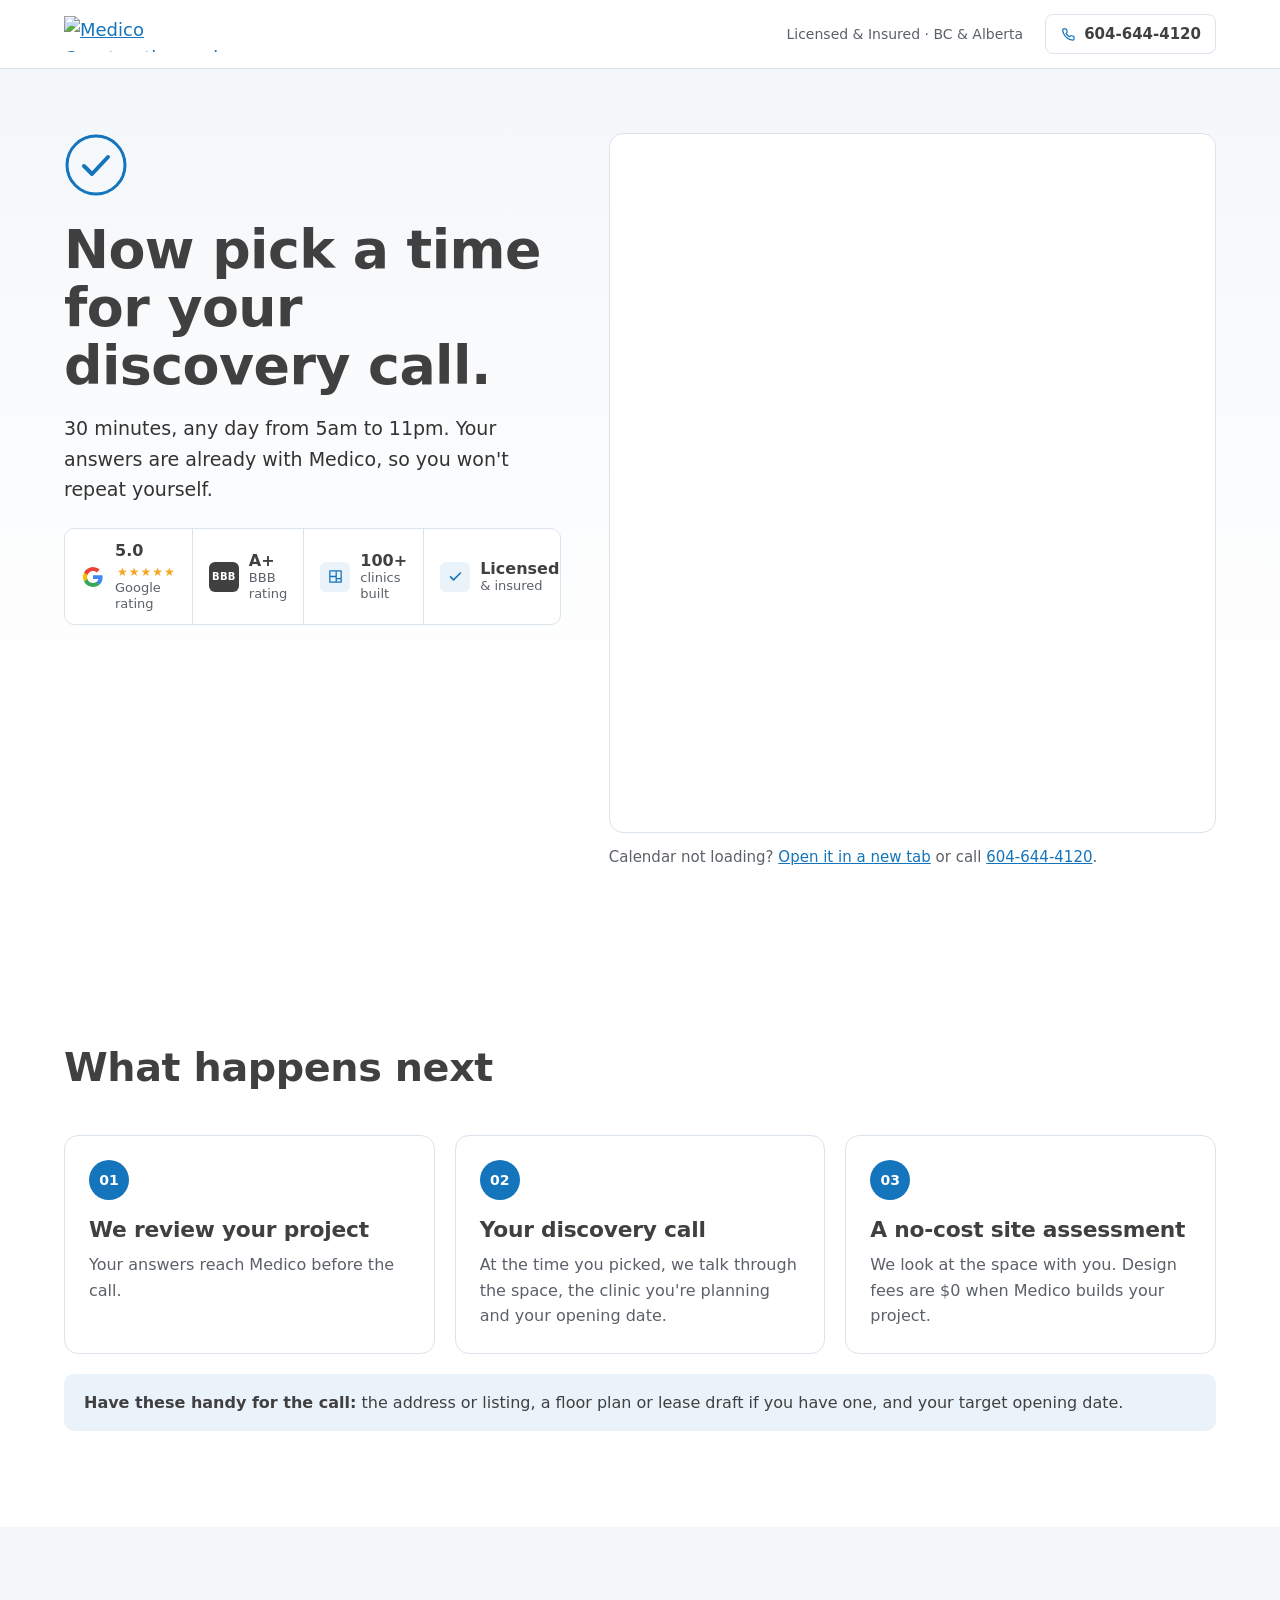
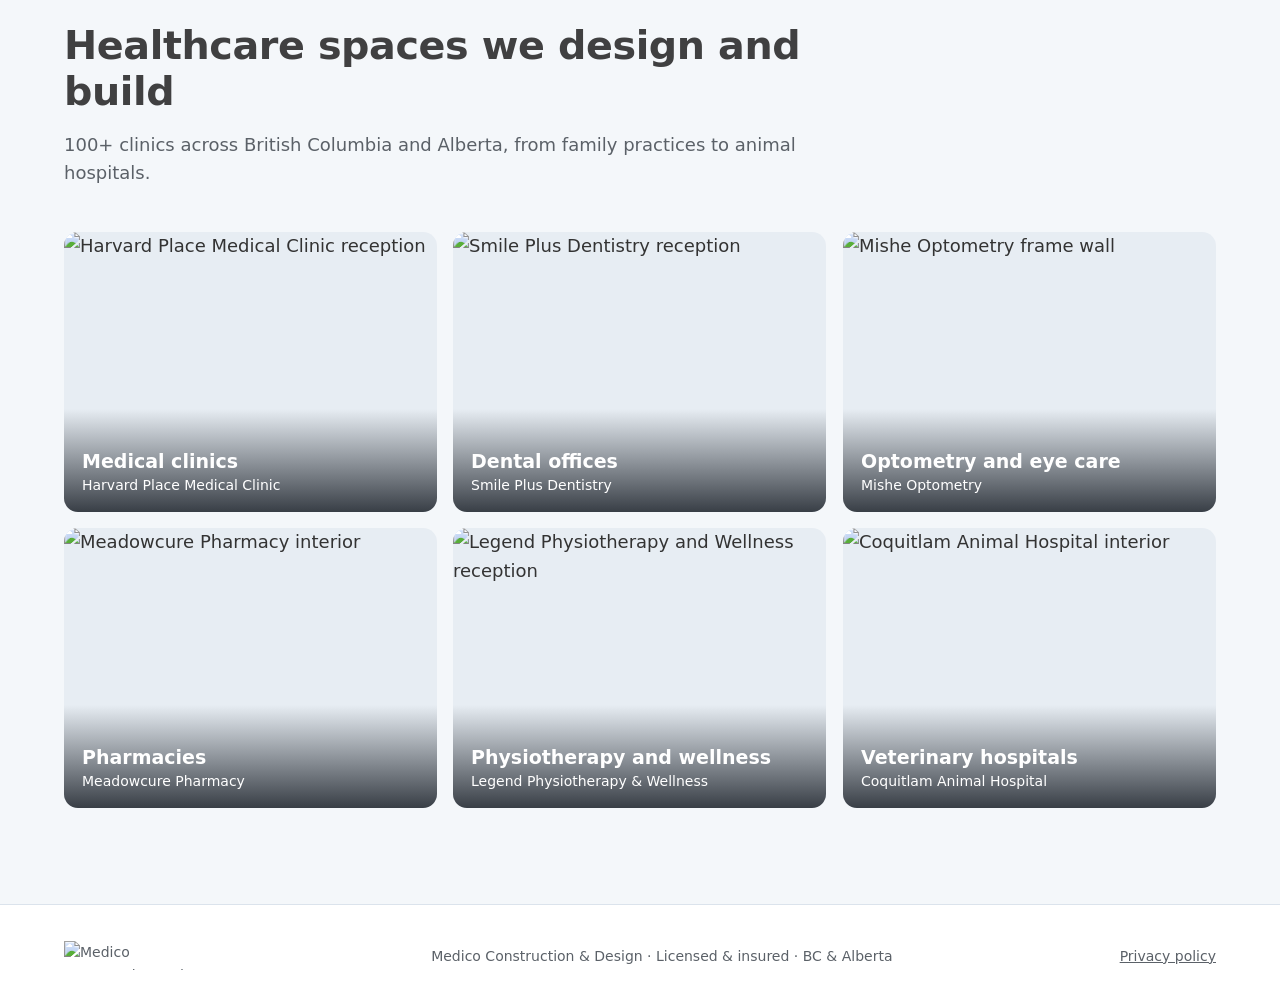
==== commit 7b454b94: "Booking page: calendar beside the headline (desktop), straight under it (phone) Co-Authored-By: Clau" ====
--- a/thank-you.html
+++ b/thank-you.html
@@ -13,7 +13,8 @@
 <link rel="stylesheet" href="https://assets.calendly.com/assets/external/widget.css">
 <style>
 .ty{padding:64px 0 80px;background:linear-gradient(180deg,var(--tint),#fff 75%)}
-.ty .grid{display:grid;grid-template-columns:minmax(0,1.15fr) minmax(0,.85fr);gap:56px;align-items:start}
+.ty .grid{display:grid;grid-template-columns:minmax(0,.9fr) minmax(0,1.1fr);grid-template-areas:"txt cal" "mine cal";gap:32px 48px;align-items:start}
+.txtcol{grid-area:txt}.calcol{grid-area:cal}.minecol{grid-area:mine}
 .ty .done{display:block;width:64px;height:64px;margin-bottom:24px}
 .ty .done circle{fill:none;stroke:var(--blue);stroke-width:3;stroke-dasharray:190;stroke-dashoffset:0}
 .ty .done path{fill:none;stroke:var(--blue);stroke-width:4;stroke-linecap:round;stroke-linejoin:round;stroke-dasharray:50;stroke-dashoffset:0}
@@ -44,6 +45,7 @@
 .type .yours{position:absolute;top:14px;left:14px;padding:6px 10px;border-radius:6px;background:var(--blue);color:#fff;font:700 12px/1 var(--h);letter-spacing:.06em}
 .type.is-yours{outline:3px solid var(--blue);outline-offset:3px}
 @media (max-width:1080px){.ty .grid{grid-template-columns:1fr;gap:32px}.types{grid-template-columns:1fr 1fr}}
+@media (max-width:1080px){.ty .grid{grid-template-columns:1fr;grid-template-areas:"txt" "cal" "mine"}}
 @media (max-width:720px){.ty{padding:36px 0 56px}.next3,.types{grid-template-columns:1fr}.type{aspect-ratio:16/10}}
 </style>
 <!-- GA4 G-HSJ06CG134 (ZippyScale-owned property "Medico - build.medicoconstruction.com"). Page views only; the lead event fires on the form page. -->
@@ -82,12 +84,11 @@
 <main>
 <section class="ty">
   <div class="wrap grid">
-    <div>
+    <div class="txtcol">
       <p class="preview" id="preview" hidden>Preview copy (v2): nothing was sent to Medico.</p>
       <svg class="done" viewBox="0 0 64 64" aria-hidden="true"><circle cx="32" cy="32" r="29"/><path d="M20 33l8 8 16-17"/></svg>
       <h1 data-in="1" id="tyh">Now pick a time for your discovery call.</h1>
       <p class="lead" data-in="2" id="tyl">30 minutes, any day from 5am to 11pm. Your answers are already with Medico, so you won't repeat yourself.</p>
-      <a class="btn" href="#book" data-in="3">Pick My Call Time</a>
       <ul class="proof" data-in="3" aria-label="Ratings and credentials">
         <li><svg class="g"><use href="#i-g"/></svg><span><b>5.0 <i aria-hidden="true">★★★★★</i></b>Google rating</span></li>
         <li><span class="bbb" aria-hidden="true">BBB</span><span><b>A+</b>BBB rating</span></li>
@@ -95,19 +96,15 @@
         <li><span class="ic"><svg><use href="#i-check"/></svg></span><span><b>Licensed</b>&amp; insured</span></li>
       </ul>
     </div>
-    <aside class="card mine" data-in="4" id="mine" hidden>
+    <div class="calcol" id="book">
+      <div class="calbox" id="cal"></div>
+      <p class="calfall">Calendar not loading? <a id="calurl" href="https://calendly.com/medicoconstruction/30min" target="_blank" rel="noopener">Open it in a new tab</a> or call <a href="tel:+16046444120">604-644-4120</a>.</p>
+    </div>
+    <aside class="card mine minecol" data-in="4" id="mine" hidden>
       <h2>Your project</h2>
       <dl id="mine-dl"></dl>
       <p class="call">Prefer to talk now? <a href="tel:+16046444120">604-644-4120</a></p>
     </aside>
-  </div>
-</section>
-
-<section class="sec" id="book">
-  <div class="wrap">
-    <div class="head"><h2>Choose your call time</h2></div>
-    <div class="calbox" id="cal"></div>
-    <p class="calfall">Calendar not loading? <a id="calurl" href="https://calendly.com/medicoconstruction/30min" target="_blank" rel="noopener">Open it in a new tab</a> or call <a href="tel:+16046444120">604-644-4120</a>.</p>
   </div>
 </section>
 
@@ -190,8 +187,9 @@
 var BOOKING_URL = "https://calendly.com/medicoconstruction/30min";
 function medicoCal() {
   var d = {}; try { d = JSON.parse(sessionStorage.getItem("medico_thanks") || "{}"); } catch (e) {}
-  Calendly.initInlineWidget({ url: BOOKING_URL + "?hide_gdpr_banner=1", parentElement: document.getElementById("cal"),
-    prefill: { name: d.full_name || "", email: d.email || "" } });
+  // Name + email go only to the booking calendar (never into this page's own URL).
+  var q = "?hide_gdpr_banner=1" + (d.full_name ? "&name=" + encodeURIComponent(d.full_name) : "") + (d.email ? "&email=" + encodeURIComponent(d.email) : "");
+  Calendly.initInlineWidget({ url: BOOKING_URL + q, parentElement: document.getElementById("cal") });
 }
 // Booked: say so, and count it (GA4 + Meta Schedule; both are switched off outside the live address).
 window.addEventListener("message", function (e) {
